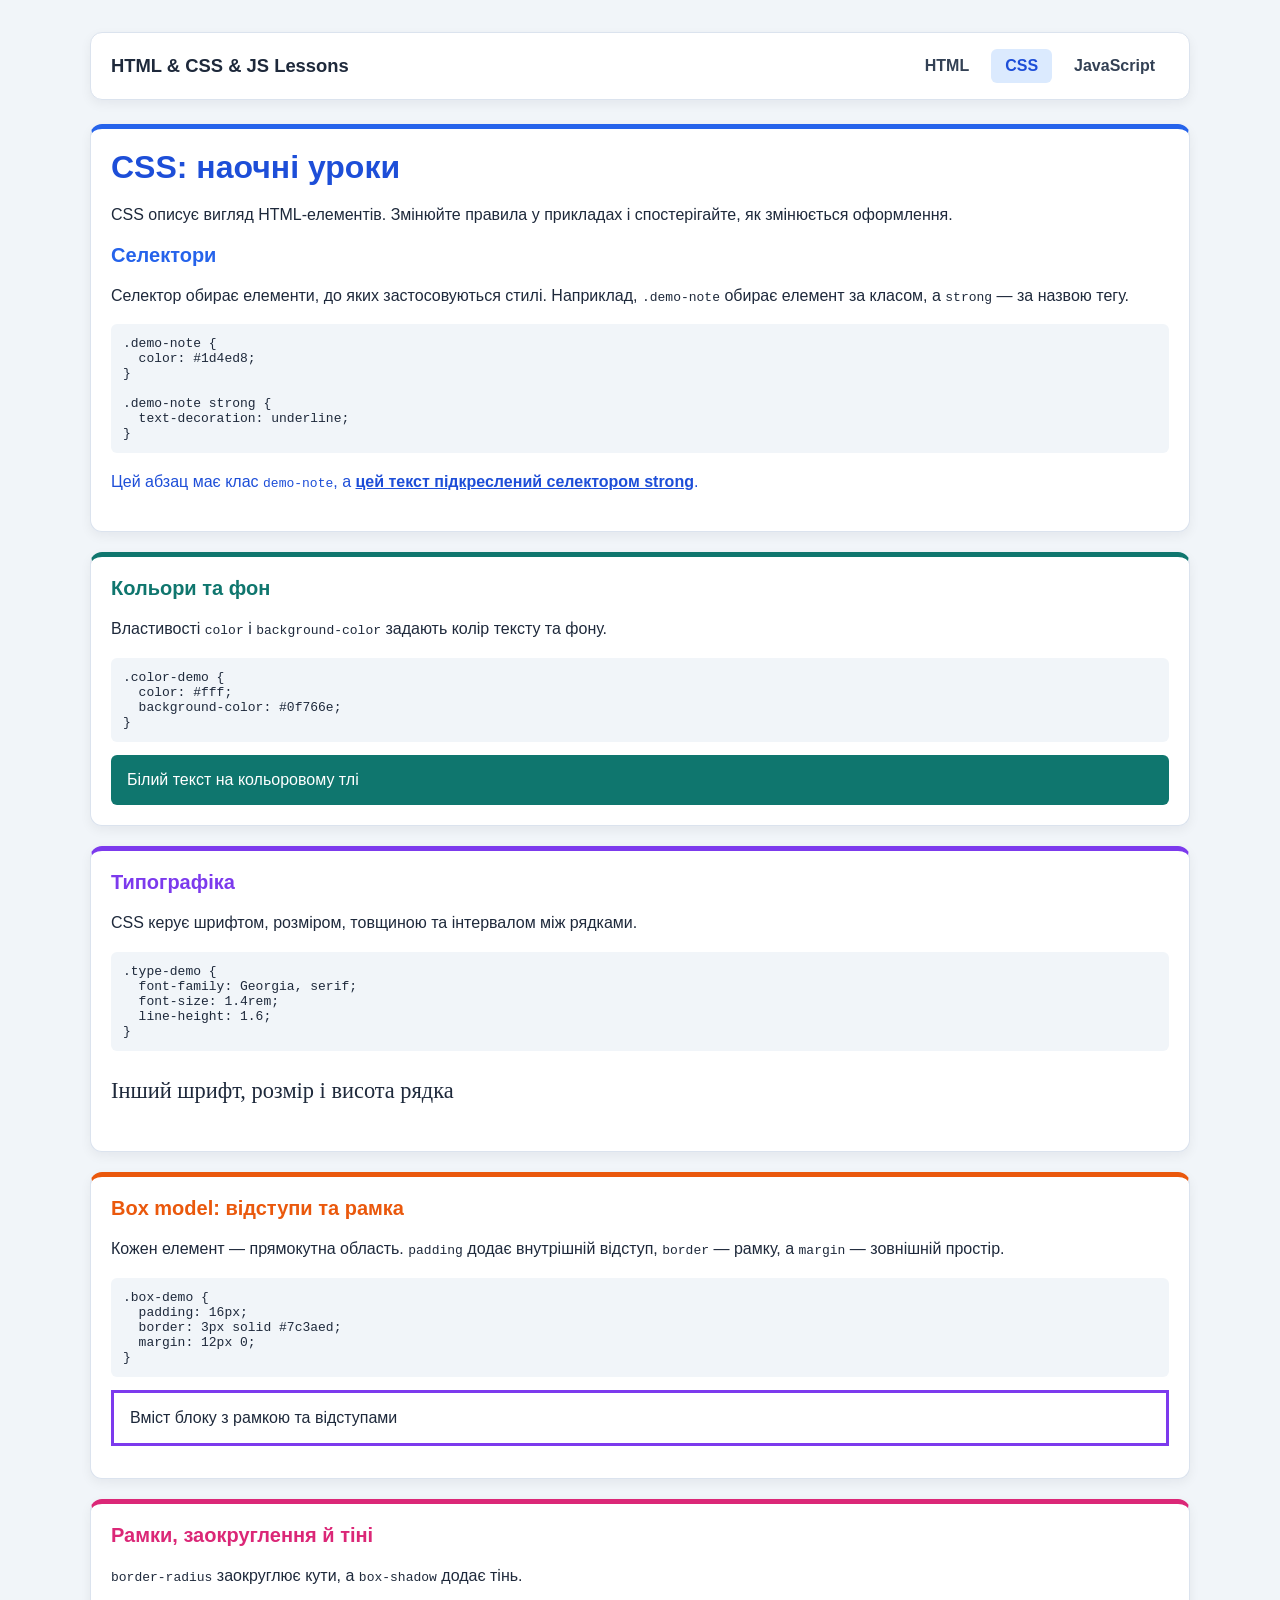
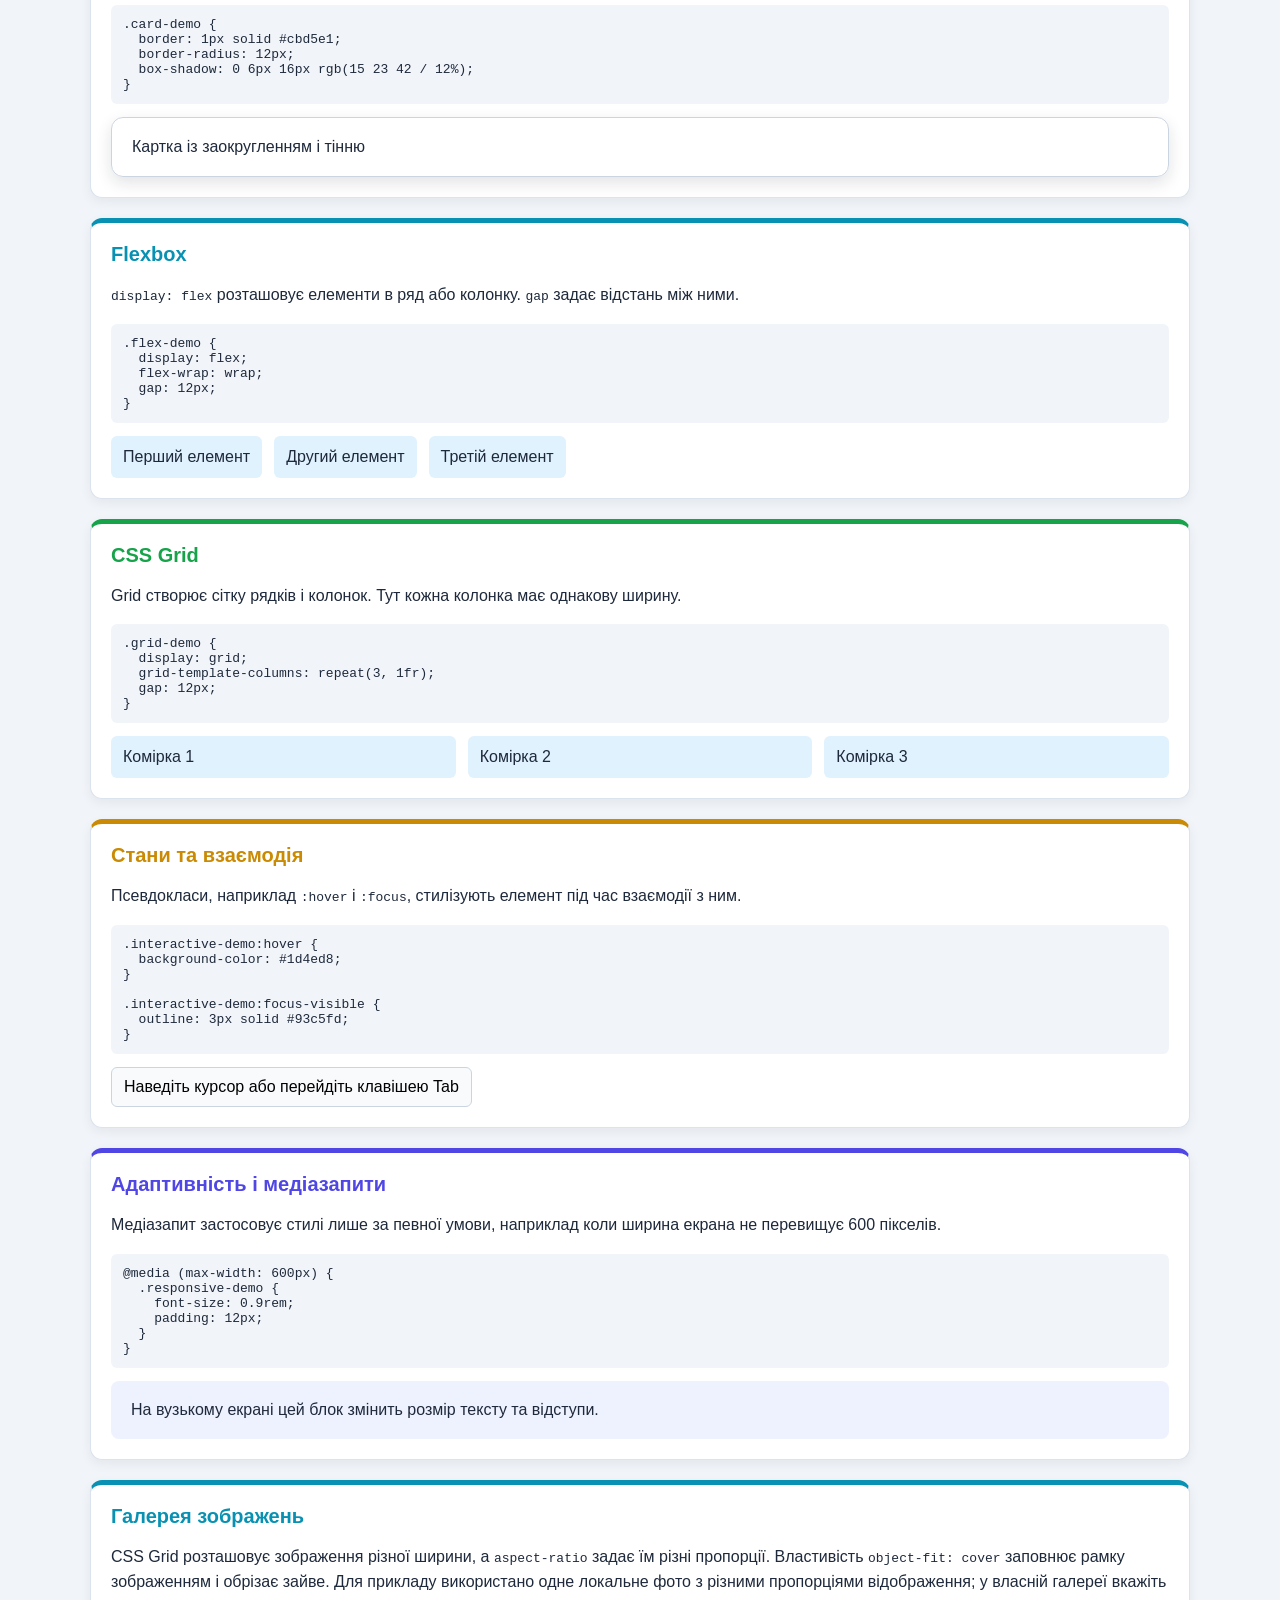
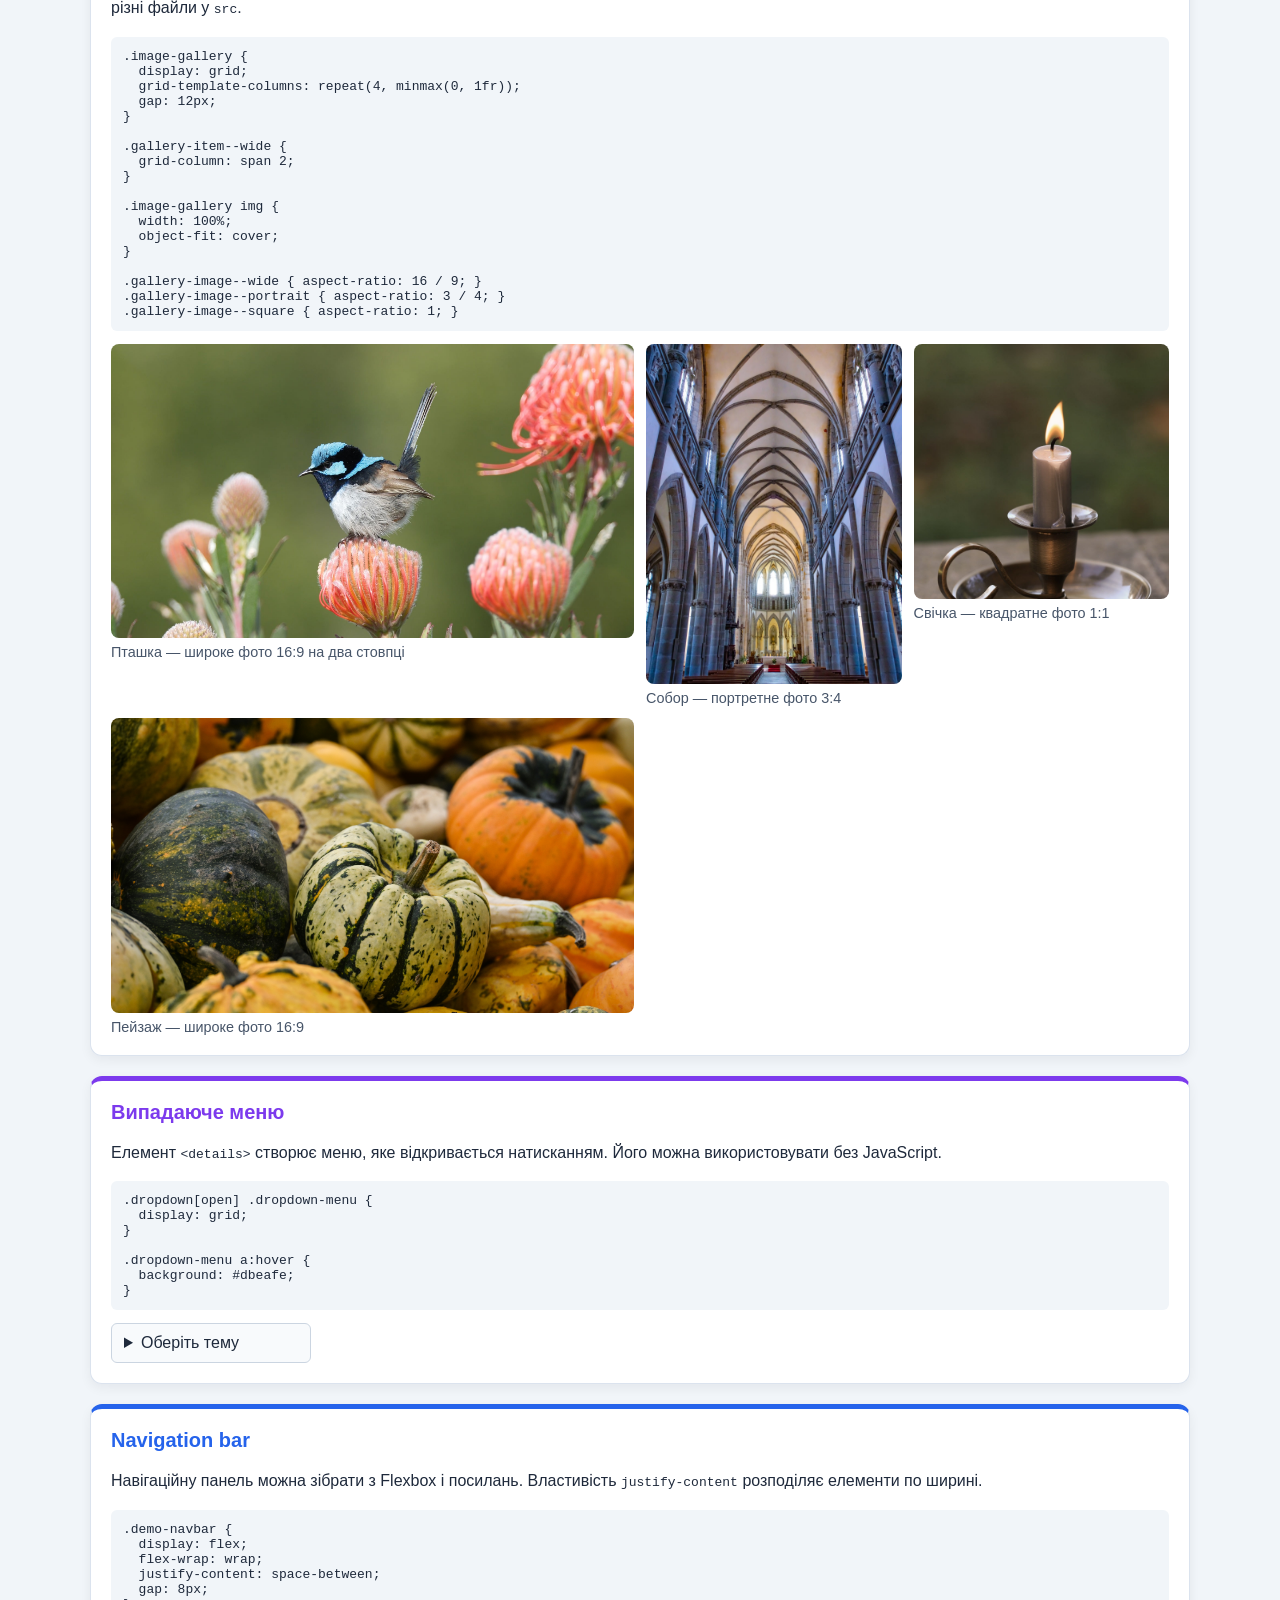
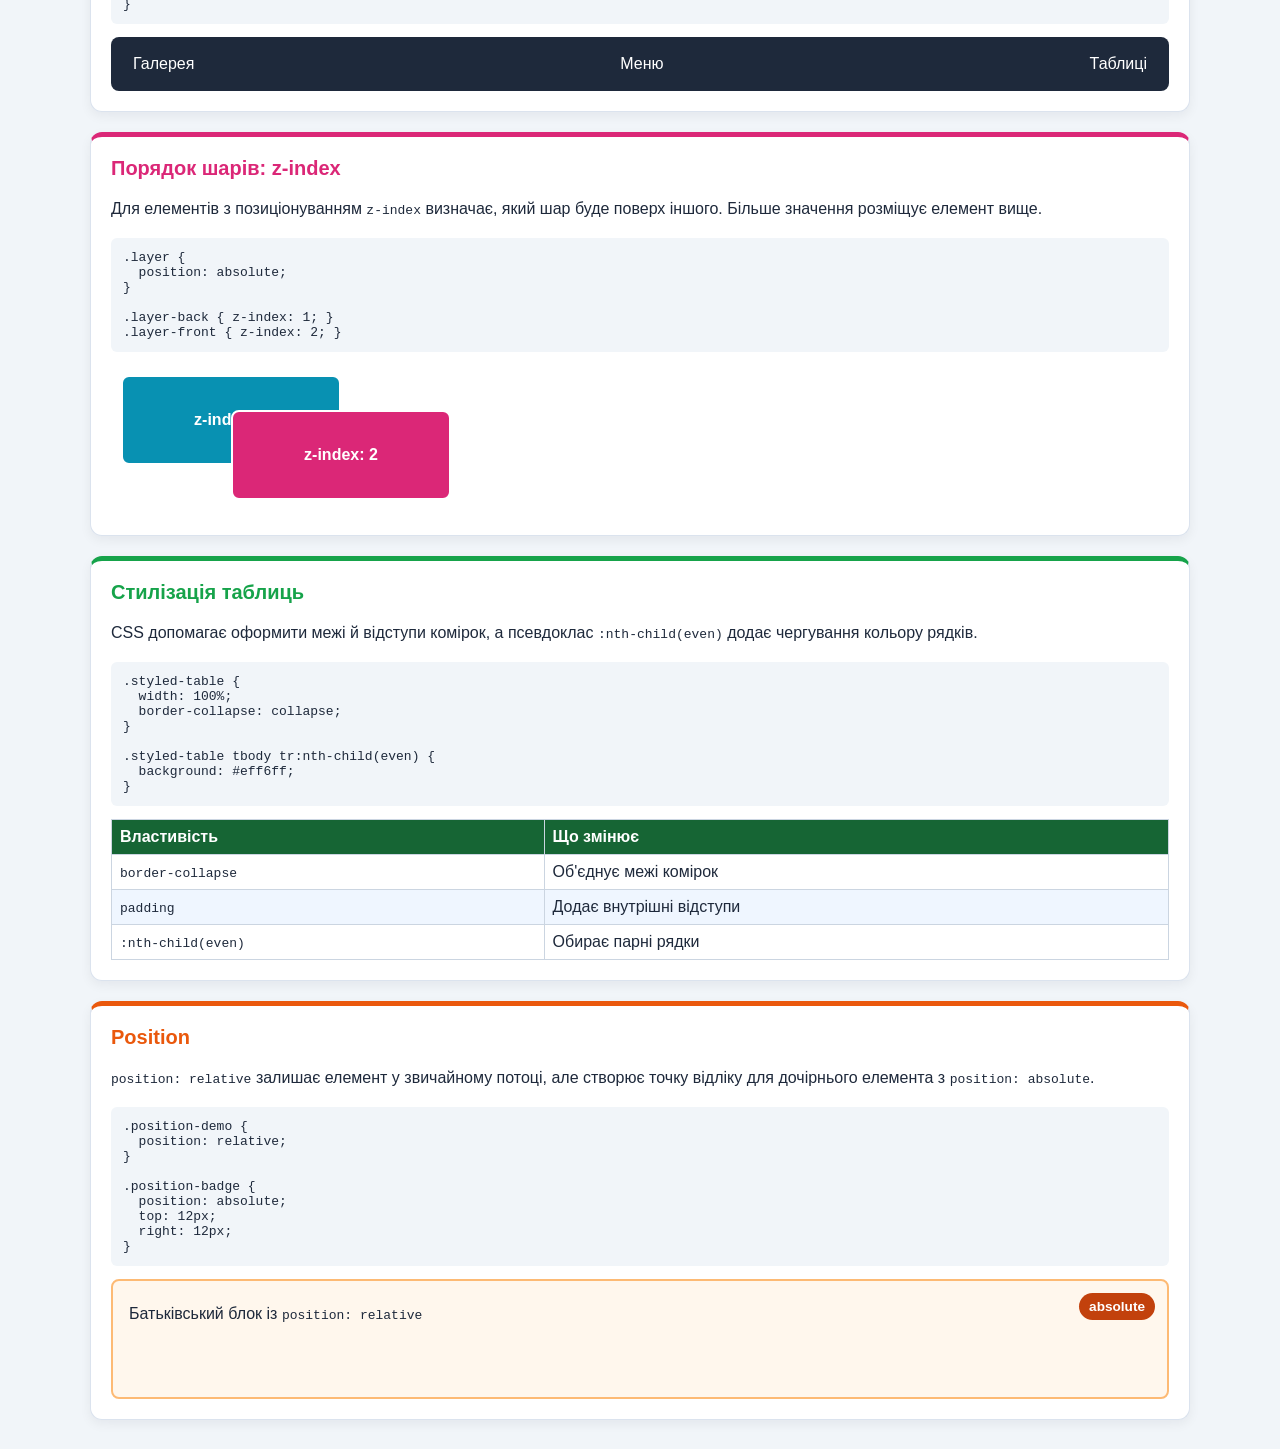
==== css.html @ 087b1019 "Organize lesson styles and add JavaScript page Co-authored-by: Copilot <223556219+Copilot@users.nore" ====
<!doctype html>
<html lang="uk">
  <head>
    <meta charset="UTF-8" />
    <meta name="viewport" content="width=device-width, initial-scale=1.0" />
    <title>CSS Lessons — Наочні уроки CSS</title>
    <meta
      name="description"
      content="Наочні приклади CSS: селектори, кольори, типографіка, box model, flexbox, grid та адаптивність."
    />
    <meta property="og:title" content="CSS Lessons — уроки CSS" />
    <meta
      property="og:description"
      content="Вивчайте стилі CSS на наочних прикладах."
    />
    <meta property="og:type" content="website" />
    <link rel="icon" type="image/png" href="src/favicon.png" />
    <link rel="stylesheet" href="base.css" />
    <link rel="stylesheet" href="css.css" />
  </head>
  <body>
    <div class="container">
      <header class="site-header">
        <a class="site-brand" href="index.html">HTML &amp; CSS &amp; JS Lessons</a>
        <nav class="site-nav" aria-label="Головна навігація">
          <a href="index.html">HTML</a>
          <a href="css.html" aria-current="page">CSS</a>
          <a href="js.html">JavaScript</a>
        </nav>
      </header>
      <main class="lessons css-lessons">
        <section class="lesson-css-selectors">
          <h1>CSS: наочні уроки</h1>
          <p>
            CSS описує вигляд HTML-елементів. Змінюйте правила у прикладах і
            спостерігайте, як змінюється оформлення.
          </p>
          <h2>Селектори</h2>
          <p>
            Селектор обирає елементи, до яких застосовуються стилі. Наприклад,
            <code>.demo-note</code> обирає елемент за класом, а
            <code>strong</code> — за назвою тегу.
          </p>
          <pre><code>.demo-note {
  color: #1d4ed8;
}

.demo-note strong {
  text-decoration: underline;
}</code></pre>
          <p class="demo-note">
            Цей абзац має клас <code>demo-note</code>, а
            <strong>цей текст підкреслений селектором strong</strong>.
          </p>
        </section>

        <section class="lesson-css-colors">
          <h2>Кольори та фон</h2>
          <p>
            Властивості <code>color</code> і <code>background-color</code>
            задають колір тексту та фону.
          </p>
          <pre><code>.color-demo {
  color: #fff;
  background-color: #0f766e;
}</code></pre>
          <div class="color-demo">Білий текст на кольоровому тлі</div>
        </section>

        <section class="lesson-css-typography">
          <h2>Типографіка</h2>
          <p>
            CSS керує шрифтом, розміром, товщиною та інтервалом між рядками.
          </p>
          <pre><code>.type-demo {
  font-family: Georgia, serif;
  font-size: 1.4rem;
  line-height: 1.6;
}</code></pre>
          <p class="type-demo">Інший шрифт, розмір і висота рядка</p>
        </section>

        <section class="lesson-css-box-model">
          <h2>Box model: відступи та рамка</h2>
          <p>
            Кожен елемент — прямокутна область. <code>padding</code> додає
            внутрішній відступ, <code>border</code> — рамку, а
            <code>margin</code> — зовнішній простір.
          </p>
          <pre><code>.box-demo {
  padding: 16px;
  border: 3px solid #7c3aed;
  margin: 12px 0;
}</code></pre>
          <div class="box-demo">Вміст блоку з рамкою та відступами</div>
        </section>

        <section class="lesson-css-background">
          <h2>Рамки, заокруглення й тіні</h2>
          <p>
            <code>border-radius</code> заокруглює кути, а
            <code>box-shadow</code> додає тінь.
          </p>
          <pre><code>.card-demo {
  border: 1px solid #cbd5e1;
  border-radius: 12px;
  box-shadow: 0 6px 16px rgb(15 23 42 / 12%);
}</code></pre>
          <div class="card-demo">Картка із заокругленням і тінню</div>
        </section>

        <section class="lesson-css-flex">
          <h2>Flexbox</h2>
          <p>
            <code>display: flex</code> розташовує елементи в ряд або колонку.
            <code>gap</code> задає відстань між ними.
          </p>
          <pre><code>.flex-demo {
  display: flex;
  flex-wrap: wrap;
  gap: 12px;
}</code></pre>
          <div class="flex-demo">
            <span>Перший елемент</span>
            <span>Другий елемент</span>
            <span>Третій елемент</span>
          </div>
        </section>

        <section class="lesson-css-grid">
          <h2>CSS Grid</h2>
          <p>
            Grid створює сітку рядків і колонок. Тут кожна колонка має однакову
            ширину.
          </p>
          <pre><code>.grid-demo {
  display: grid;
  grid-template-columns: repeat(3, 1fr);
  gap: 12px;
}</code></pre>
          <div class="grid-demo">
            <span>Комірка 1</span>
            <span>Комірка 2</span>
            <span>Комірка 3</span>
          </div>
        </section>

        <section class="lesson-css-interaction">
          <h2>Стани та взаємодія</h2>
          <p>
            Псевдокласи, наприклад <code>:hover</code> і <code>:focus</code>,
            стилізують елемент під час взаємодії з ним.
          </p>
          <pre><code>.interactive-demo:hover {
  background-color: #1d4ed8;
}

.interactive-demo:focus-visible {
  outline: 3px solid #93c5fd;
}</code></pre>
          <button class="interactive-demo" type="button">
            Наведіть курсор або перейдіть клавішею Tab
          </button>
        </section>

        <section class="lesson-css-responsive">
          <h2>Адаптивність і медіазапити</h2>
          <p>
            Медіазапит застосовує стилі лише за певної умови, наприклад коли
            ширина екрана не перевищує 600 пікселів.
          </p>
          <pre><code>@media (max-width: 600px) {
  .responsive-demo {
    font-size: 0.9rem;
    padding: 12px;
  }
}</code></pre>
          <div class="responsive-demo">
            На вузькому екрані цей блок змінить розмір тексту та відступи.
          </div>
        </section>

        <section class="lesson-css-gallery" id="gallery-demo">
          <h2>Галерея зображень</h2>
          <p>
            CSS Grid розташовує зображення різної ширини, а
            <code>aspect-ratio</code> задає їм різні пропорції. Властивість
            <code>object-fit: cover</code> заповнює рамку зображенням і обрізає
            зайве. Для прикладу використано одне локальне фото з різними
            пропорціями відображення; у власній галереї вкажіть різні файли у
            <code>src</code>.
          </p>
          <pre><code>.image-gallery {
  display: grid;
  grid-template-columns: repeat(4, minmax(0, 1fr));
  gap: 12px;
}

.gallery-item--wide {
  grid-column: span 2;
}

.image-gallery img {
  width: 100%;
  object-fit: cover;
}

.gallery-image--wide { aspect-ratio: 16 / 9; }
.gallery-image--portrait { aspect-ratio: 3 / 4; }
.gallery-image--square { aspect-ratio: 1; }</code></pre>
          <div class="image-gallery">
            <figure class="gallery-item gallery-item--wide">
              <img
                src="src/image2.jpg"
                class="gallery-image--wide"
                alt="Пташка на квітці у широкому форматі"
              />
              <figcaption>Пташка — широке фото 16:9 на два стовпці</figcaption>
            </figure>
            <figure class="gallery-item">
              <img
                src="src/image3.jpg"
                class="gallery-image--portrait"
                alt="Інтер'єр собору у портретному форматі"
              />
              <figcaption>Собор — портретне фото 3:4</figcaption>
            </figure>
            <figure class="gallery-item">
              <img
                src="src/image4.jpg"
                class="gallery-image--square"
                alt="Запалена свічка у квадратному форматі"
              />
              <figcaption>Свічка — квадратне фото 1:1</figcaption>
            </figure>
            <figure class="gallery-item gallery-item--wide">
              <img
                src="src/image.jpg"
                class="gallery-image--wide"
                alt="Пейзаж у широкому форматі"
              />
              <figcaption>Пейзаж — широке фото 16:9</figcaption>
            </figure>
          </div>
        </section>

        <section class="lesson-css-dropdown" id="dropdown-demo">
          <h2>Випадаюче меню</h2>
          <p>
            Елемент <code>&lt;details&gt;</code> створює меню, яке відкривається
            натисканням. Його можна використовувати без JavaScript.
          </p>
          <pre><code>.dropdown[open] .dropdown-menu {
  display: grid;
}

.dropdown-menu a:hover {
  background: #dbeafe;
}</code></pre>
          <details class="dropdown">
            <summary>Оберіть тему</summary>
            <div class="dropdown-menu">
              <a href="#gallery-demo">Галерея</a>
              <a href="#position-demo">Позиціонування</a>
              <a href="#table-demo">Таблиці</a>
            </div>
          </details>
        </section>

        <section class="lesson-css-navbar" id="navbar-demo">
          <h2>Navigation bar</h2>
          <p>
            Навігаційну панель можна зібрати з Flexbox і посилань. Властивість
            <code>justify-content</code> розподіляє елементи по ширині.
          </p>
          <pre><code>.demo-navbar {
  display: flex;
  flex-wrap: wrap;
  justify-content: space-between;
  gap: 8px;
}</code></pre>
          <nav class="demo-navbar" aria-label="Приклад навігаційної панелі">
            <a href="#gallery-demo">Галерея</a>
            <a href="#dropdown-demo">Меню</a>
            <a href="#table-demo">Таблиці</a>
          </nav>
        </section>

        <section class="lesson-css-z-index">
          <h2>Порядок шарів: z-index</h2>
          <p>
            Для елементів з позиціонуванням <code>z-index</code> визначає, який
            шар буде поверх іншого. Більше значення розміщує елемент вище.
          </p>
          <pre><code>.layer {
  position: absolute;
}

.layer-back { z-index: 1; }
.layer-front { z-index: 2; }</code></pre>
          <div class="z-index-demo" aria-label="Демонстрація перекриття шарів">
            <div class="layer layer-back">z-index: 1</div>
            <div class="layer layer-front">z-index: 2</div>
          </div>
        </section>

        <section class="lesson-css-tables" id="table-demo">
          <h2>Стилізація таблиць</h2>
          <p>
            CSS допомагає оформити межі й відступи комірок, а псевдоклас
            <code>:nth-child(even)</code> додає чергування кольору рядків.
          </p>
          <pre><code>.styled-table {
  width: 100%;
  border-collapse: collapse;
}

.styled-table tbody tr:nth-child(even) {
  background: #eff6ff;
}</code></pre>
          <table class="styled-table">
            <thead>
              <tr>
                <th scope="col">Властивість</th>
                <th scope="col">Що змінює</th>
              </tr>
            </thead>
            <tbody>
              <tr>
                <td><code>border-collapse</code></td>
                <td>Об'єднує межі комірок</td>
              </tr>
              <tr>
                <td><code>padding</code></td>
                <td>Додає внутрішні відступи</td>
              </tr>
              <tr>
                <td><code>:nth-child(even)</code></td>
                <td>Обирає парні рядки</td>
              </tr>
            </tbody>
          </table>
        </section>

        <section class="lesson-css-position" id="position-demo">
          <h2>Position</h2>
          <p>
            <code>position: relative</code> залишає елемент у звичайному потоці,
            але створює точку відліку для дочірнього елемента з
            <code>position: absolute</code>.
          </p>
          <pre><code>.position-demo {
  position: relative;
}

.position-badge {
  position: absolute;
  top: 12px;
  right: 12px;
}</code></pre>
          <div class="position-demo">
            Батьківський блок із <code>position: relative</code>
            <span class="position-badge">absolute</span>
          </div>
        </section>
      </main>
    </div>
  </body>
</html>
---- base.css ----
* {
  box-sizing: border-box;
}

body {
  margin: 0;
  padding: 32px 16px;
  background: #f1f5f9;
  color: #1e293b;
  font-family: Arial, sans-serif;
}

.container {
  width: min(100%, 1100px);
  margin: 0 auto;
}

.site-header {
  display: flex;
  align-items: center;
  justify-content: space-between;
  gap: 20px;
  margin-bottom: 24px;
  padding: 16px 20px;
  background: #fff;
  border: 1px solid #dbe3ee;
  border-radius: 12px;
  box-shadow: 0 4px 12px rgb(15 23 42 / 6%);
}

.site-brand {
  color: #1e293b;
  font-size: 1.15rem;
  font-weight: 700;
  text-decoration: none;
}

.site-nav {
  display: flex;
  flex-wrap: wrap;
  gap: 8px;
}

.site-nav a {
  padding: 8px 14px;
  color: #334155;
  border-radius: 6px;
  font-weight: 700;
  text-decoration: none;
}

.site-nav a:hover,
.site-nav a:focus-visible,
.site-nav a[aria-current="page"] {
  background: #dbeafe;
  color: #1d4ed8;
}

.lessons {
  display: flex;
  flex-direction: column;
  gap: 20px;
  width: 100%;
}

.lessons > [class^="lesson-"] {
  width: 100%;
  min-width: 0;
  padding: 20px;
  overflow-wrap: anywhere;
  background: #fff;
  border: 1px solid #dbe3ee;
  border-top: 5px solid var(--lesson-accent);
  border-radius: 12px;
  box-shadow: 0 4px 12px rgb(15 23 42 / 6%);
}

.lessons h2 {
  margin: 0 0 16px;
  color: var(--lesson-accent, #2563eb);
  font-size: 1.25rem;
}

.lessons p {
  line-height: 1.6;
}

.lessons pre {
  max-width: 100%;
  padding: 12px;
  overflow-x: auto;
  background: #f1f5f9;
  border-radius: 6px;
}

.lessons table {
  width: 100%;
  border-collapse: collapse;
}

.lessons th,
.lessons td {
  padding: 8px;
  border: 1px solid #cbd5e1;
  text-align: left;
}

.lessons img,
.lessons video {
  max-width: 100%;
}

.lessons iframe {
  display: block;
  width: 100%;
  border: 1px solid #dbe3ee;
  border-radius: 6px;
}

.lessons audio {
  display: block;
  max-width: 100%;
  margin: 12px 0;
}

.lessons video {
  display: block;
  margin-top: 12px;
  background: #e0e7ff;
}

.lessons form {
  display: grid;
  gap: 10px;
  max-width: 420px;
}

.lessons input,
.lessons textarea,
.lessons button {
  max-width: 100%;
  padding: 10px 12px;
  border: 1px solid #cbd5e1;
  border-radius: 6px;
  font: inherit;
}

.lessons textarea {
  width: 100%;
  resize: vertical;
}

.lessons input[type="checkbox"],
.lessons input[type="radio"] {
  width: auto;
  padding: 0;
  accent-color: #2563eb;
}

.lessons .choice-label {
  display: flex;
  align-items: center;
  gap: 8px;
}

.lessons fieldset {
  display: grid;
  gap: 10px;
  padding: 12px;
  border: 1px solid #cbd5e1;
  border-radius: 6px;
}

.lessons button {
  width: fit-content;
  background: #f8fafc;
  cursor: pointer;
}

.lessons button:disabled {
  cursor: not-allowed;
  opacity: 0.6;
}

@media (max-width: 480px) {
  body {
    padding: 20px 12px;
  }

  .site-header {
    align-items: flex-start;
    flex-direction: column;
    gap: 12px;
    margin-bottom: 16px;
    padding: 16px;
  }

  .lessons {
    gap: 14px;
  }

  .lessons > [class^="lesson-"] {
    padding: 16px;
  }
}
---- css.css ----
.css-lessons h1 {
  margin: 0 0 16px;
  color: #1d4ed8;
  font-size: clamp(1.6rem, 5vw, 2rem);
}

.lesson-css-selectors { --lesson-accent: #2563eb; }
.lesson-css-colors { --lesson-accent: #0f766e; }
.lesson-css-typography { --lesson-accent: #7c3aed; }
.lesson-css-box-model { --lesson-accent: #ea580c; }
.lesson-css-background { --lesson-accent: #db2777; }
.lesson-css-flex { --lesson-accent: #0891b2; }
.lesson-css-grid { --lesson-accent: #16a34a; }
.lesson-css-interaction { --lesson-accent: #ca8a04; }
.lesson-css-responsive { --lesson-accent: #4f46e5; }
.lesson-css-gallery { --lesson-accent: #0891b2; }
.lesson-css-dropdown { --lesson-accent: #7c3aed; }
.lesson-css-navbar { --lesson-accent: #2563eb; }
.lesson-css-z-index { --lesson-accent: #db2777; }
.lesson-css-tables { --lesson-accent: #16a34a; }
.lesson-css-position { --lesson-accent: #ea580c; }

.css-lessons .demo-note {
  color: #1d4ed8;
}

.css-lessons .demo-note strong {
  text-decoration: underline;
}

.css-lessons .color-demo {
  padding: 16px;
  color: #fff;
  background-color: #0f766e;
  border-radius: 6px;
}

.css-lessons .type-demo {
  font-family: Georgia, serif;
  font-size: 1.4rem;
  line-height: 1.6;
}

.css-lessons .box-demo {
  margin: 12px 0;
  padding: 16px;
  border: 3px solid #7c3aed;
}

.css-lessons .card-demo {
  padding: 20px;
  border: 1px solid #cbd5e1;
  border-radius: 12px;
  box-shadow: 0 6px 16px rgb(15 23 42 / 12%);
}

.css-lessons .flex-demo {
  display: flex;
  flex-wrap: wrap;
  gap: 12px;
}

.css-lessons .flex-demo span,
.css-lessons .grid-demo span {
  padding: 12px;
  background: #e0f2fe;
  border-radius: 6px;
}

.css-lessons .grid-demo {
  display: grid;
  grid-template-columns: repeat(3, minmax(0, 1fr));
  gap: 12px;
}

.css-lessons .interactive-demo {
  width: auto;
  transition: background-color 160ms ease, color 160ms ease;
}

.css-lessons .interactive-demo:hover {
  background-color: #1d4ed8;
  color: #fff;
}

.css-lessons .interactive-demo:focus-visible {
  outline: 3px solid #93c5fd;
  outline-offset: 3px;
}

.css-lessons .responsive-demo {
  padding: 20px;
  background: #eef2ff;
  border-radius: 8px;
}

.css-lessons .image-gallery {
  display: grid;
  grid-template-columns: repeat(4, minmax(0, 1fr));
  gap: 12px;
}

.css-lessons .image-gallery figure {
  min-width: 0;
  margin: 0;
}

.css-lessons .gallery-item--wide {
  grid-column: span 2;
}

.css-lessons .image-gallery img {
  display: block;
  width: 100%;
  object-fit: cover;
  border-radius: 8px;
}

.css-lessons .gallery-image--wide {
  aspect-ratio: 16 / 9;
}

.css-lessons .gallery-image--portrait {
  aspect-ratio: 3 / 4;
}

.css-lessons .gallery-image--square {
  aspect-ratio: 1;
}

.css-lessons .image-gallery figcaption {
  padding-top: 6px;
  color: #475569;
  font-size: 0.9rem;
}

.css-lessons .dropdown {
  position: relative;
  width: fit-content;
  min-width: 200px;
}

.css-lessons .dropdown summary {
  padding: 10px 12px;
  background: #f8fafc;
  border: 1px solid #cbd5e1;
  border-radius: 6px;
  cursor: pointer;
}

.css-lessons .dropdown-menu {
  display: none;
  gap: 4px;
  padding: 6px;
  background: #fff;
  border: 1px solid #cbd5e1;
  border-radius: 6px;
  box-shadow: 0 6px 16px rgb(15 23 42 / 12%);
}

.css-lessons .dropdown[open] .dropdown-menu {
  display: grid;
}

.css-lessons .dropdown-menu a {
  padding: 8px;
  color: #1e293b;
  border-radius: 4px;
  text-decoration: none;
}

.css-lessons .dropdown-menu a:hover,
.css-lessons .dropdown-menu a:focus-visible {
  background: #dbeafe;
}

.css-lessons .demo-navbar {
  display: flex;
  flex-wrap: wrap;
  justify-content: space-between;
  gap: 8px;
  padding: 10px;
  background: #1e293b;
  border-radius: 8px;
}

.css-lessons .demo-navbar a {
  padding: 8px 12px;
  color: #fff;
  border-radius: 5px;
  text-decoration: none;
}

.css-lessons .demo-navbar a:hover,
.css-lessons .demo-navbar a:focus-visible {
  background: #334155;
  outline-offset: 2px;
}

.css-lessons .z-index-demo {
  position: relative;
  min-height: 150px;
  isolation: isolate;
}

.css-lessons .z-index-demo .layer {
  position: absolute;
  display: grid;
  width: min(220px, 60%);
  min-height: 90px;
  place-items: center;
  border: 2px solid #fff;
  border-radius: 8px;
  color: #fff;
  font-weight: 700;
}

.css-lessons .z-index-demo .layer-back {
  top: 10px;
  left: 10px;
  z-index: 1;
  background: #0891b2;
}

.css-lessons .z-index-demo .layer-front {
  top: 45px;
  left: 120px;
  z-index: 2;
  background: #db2777;
}

.css-lessons .styled-table {
  width: 100%;
  border-collapse: collapse;
}

.css-lessons .styled-table th {
  color: #fff;
  background: #166534;
}

.css-lessons .styled-table tbody tr:nth-child(even) {
  background: #eff6ff;
}

.css-lessons .position-demo {
  position: relative;
  min-height: 120px;
  padding: 24px 120px 24px 16px;
  background: #fff7ed;
  border: 2px solid #fdba74;
  border-radius: 8px;
}

.css-lessons .position-badge {
  position: absolute;
  top: 12px;
  right: 12px;
  padding: 6px 10px;
  color: #fff;
  background: #c2410c;
  border-radius: 999px;
  font-size: 0.85rem;
  font-weight: 700;
}

@media (max-width: 600px) {
  .css-lessons .image-gallery {
    grid-template-columns: repeat(2, minmax(0, 1fr));
  }

  .css-lessons .responsive-demo {
    padding: 12px;
    font-size: 0.9rem;
  }

  .css-lessons .grid-demo {
    grid-template-columns: 1fr;
  }

  .css-lessons .z-index-demo .layer-front {
    left: 25%;
  }

  .css-lessons .position-demo {
    padding-right: 16px;
    padding-top: 52px;
  }
}

@media (max-width: 380px) {
  .css-lessons .image-gallery {
    grid-template-columns: 1fr;
  }

  .css-lessons .gallery-item--wide {
    grid-column: auto;
  }
}
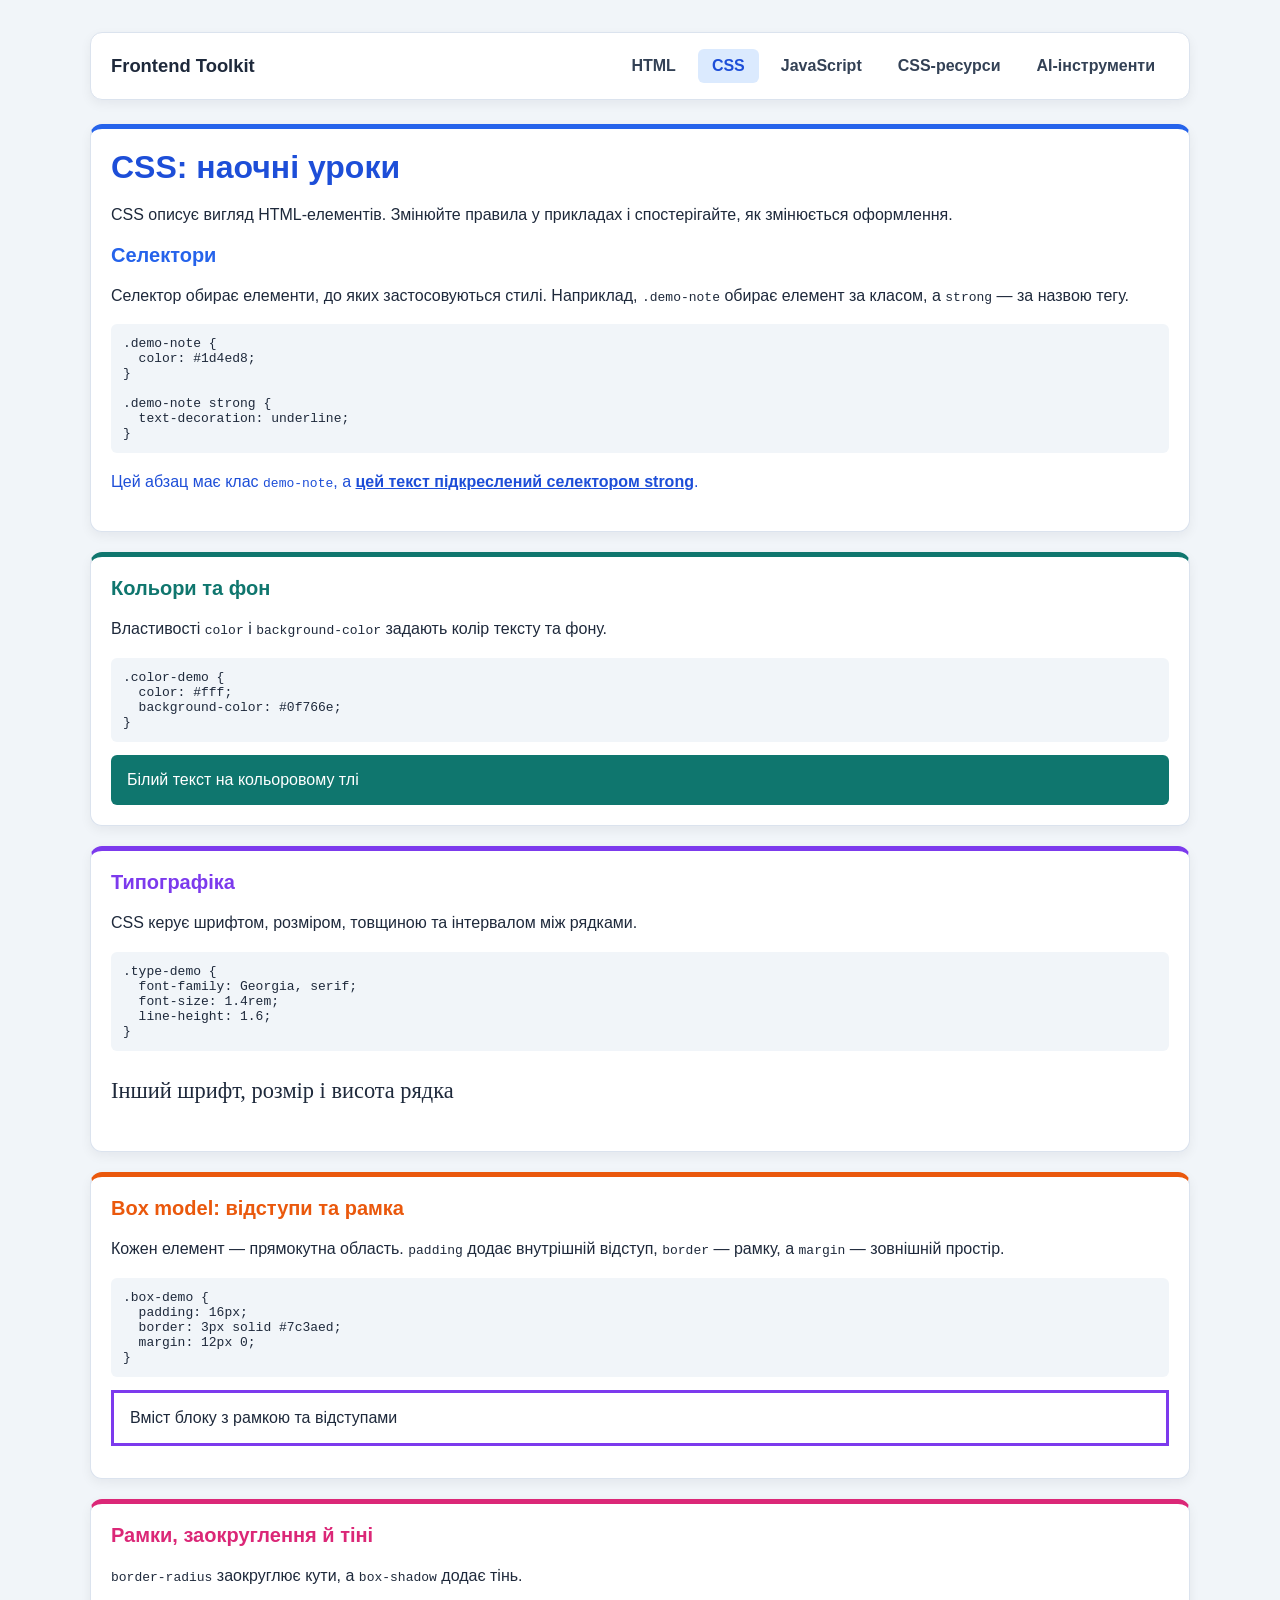
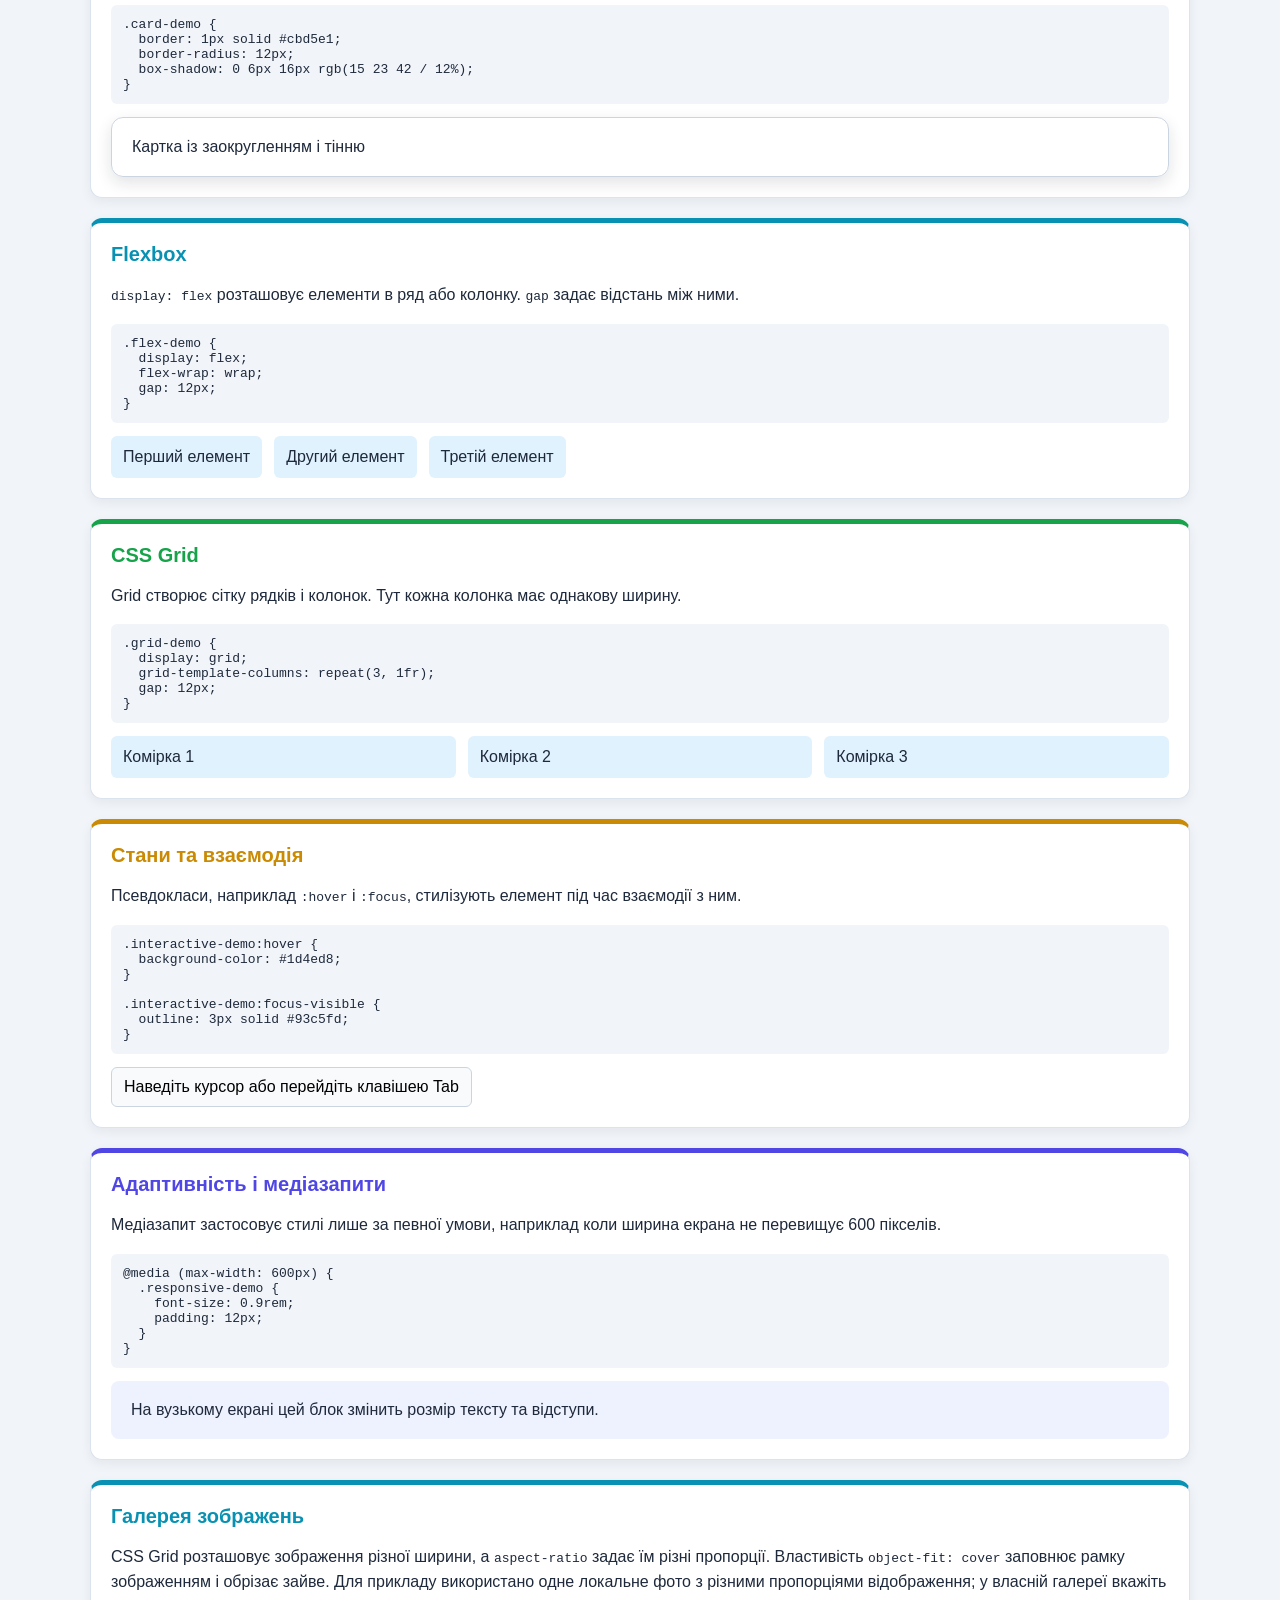
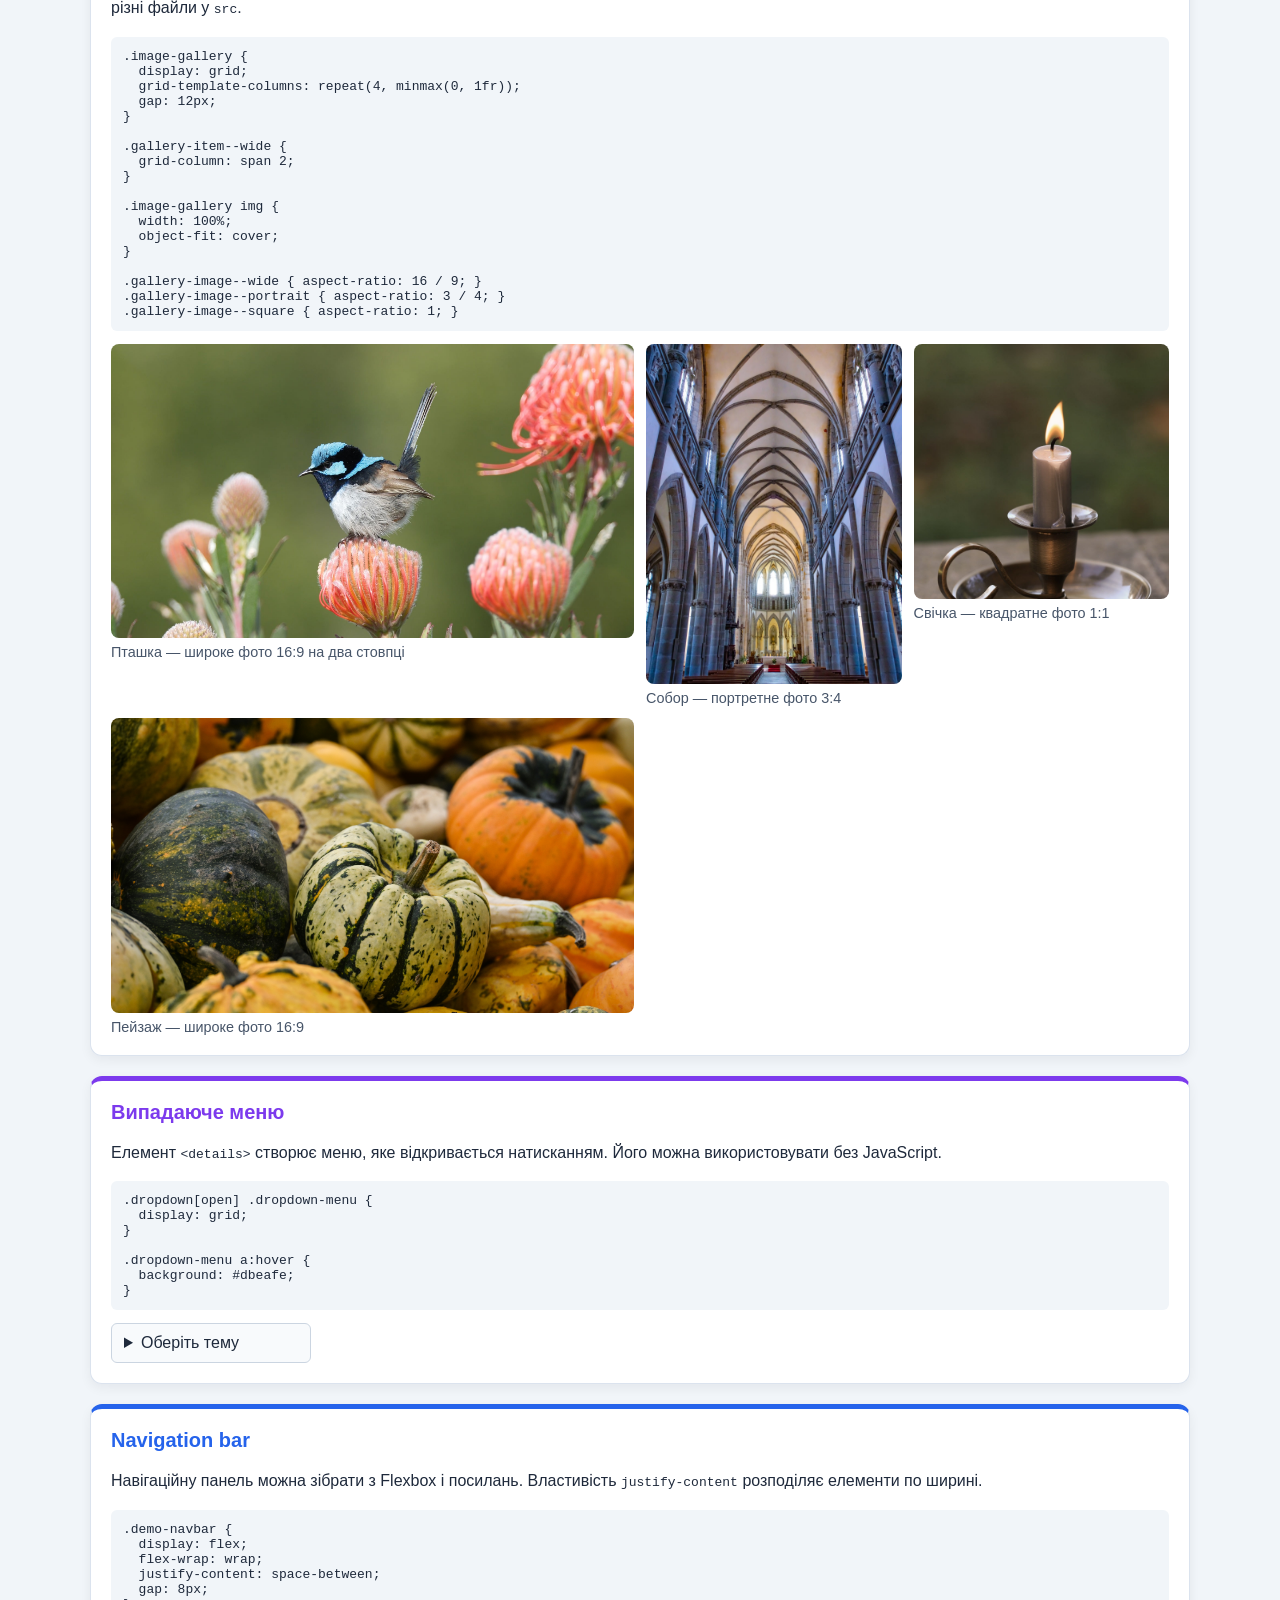
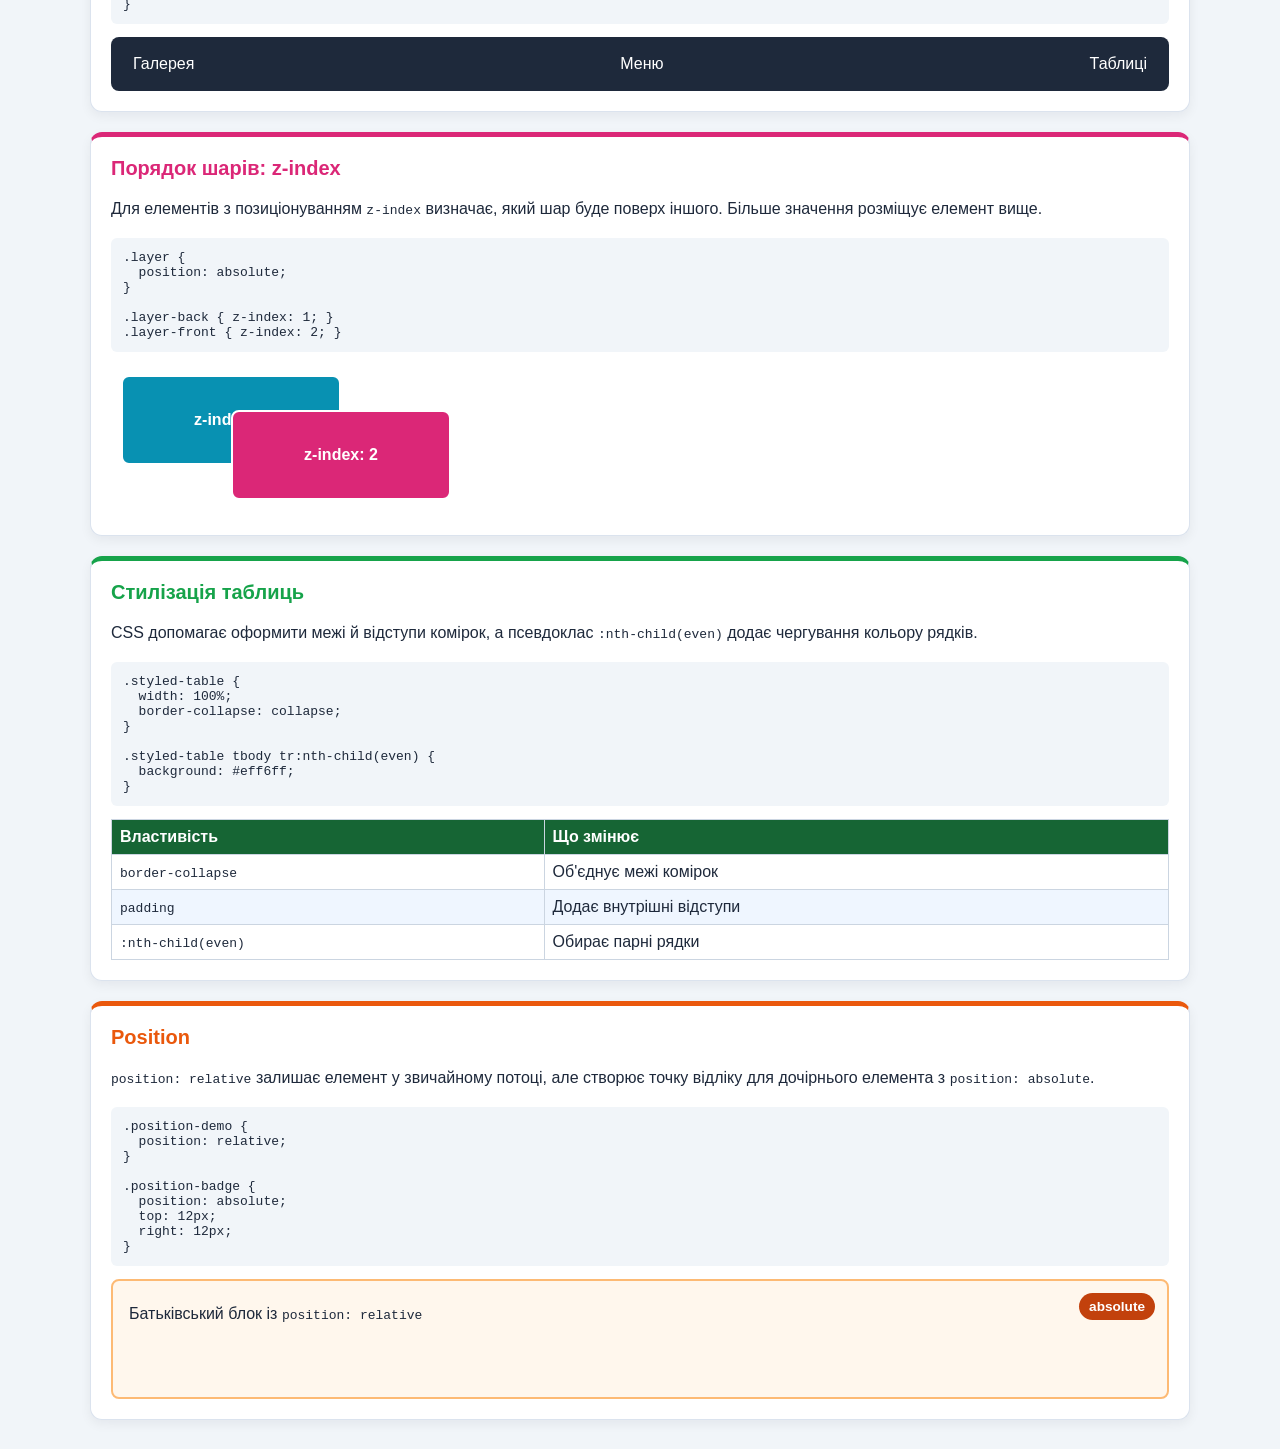
==== commit d038abf4: "Add frontend resource and AI guide pages Co-authored-by: Copilot <223556219+Copilot@users.noreply.gi" ====
--- a/css.html
+++ b/css.html
@@ -21,11 +21,13 @@
   <body>
     <div class="container">
       <header class="site-header">
-        <a class="site-brand" href="index.html">HTML &amp; CSS &amp; JS Lessons</a>
+        <a class="site-brand" href="index.html">Frontend Toolkit</a>
         <nav class="site-nav" aria-label="Головна навігація">
           <a href="index.html">HTML</a>
           <a href="css.html" aria-current="page">CSS</a>
           <a href="js.html">JavaScript</a>
+          <a href="resources.html">CSS-ресурси</a>
+          <a href="ai-tools.html">AI-інструменти</a>
         </nav>
       </header>
       <main class="lessons css-lessons">
